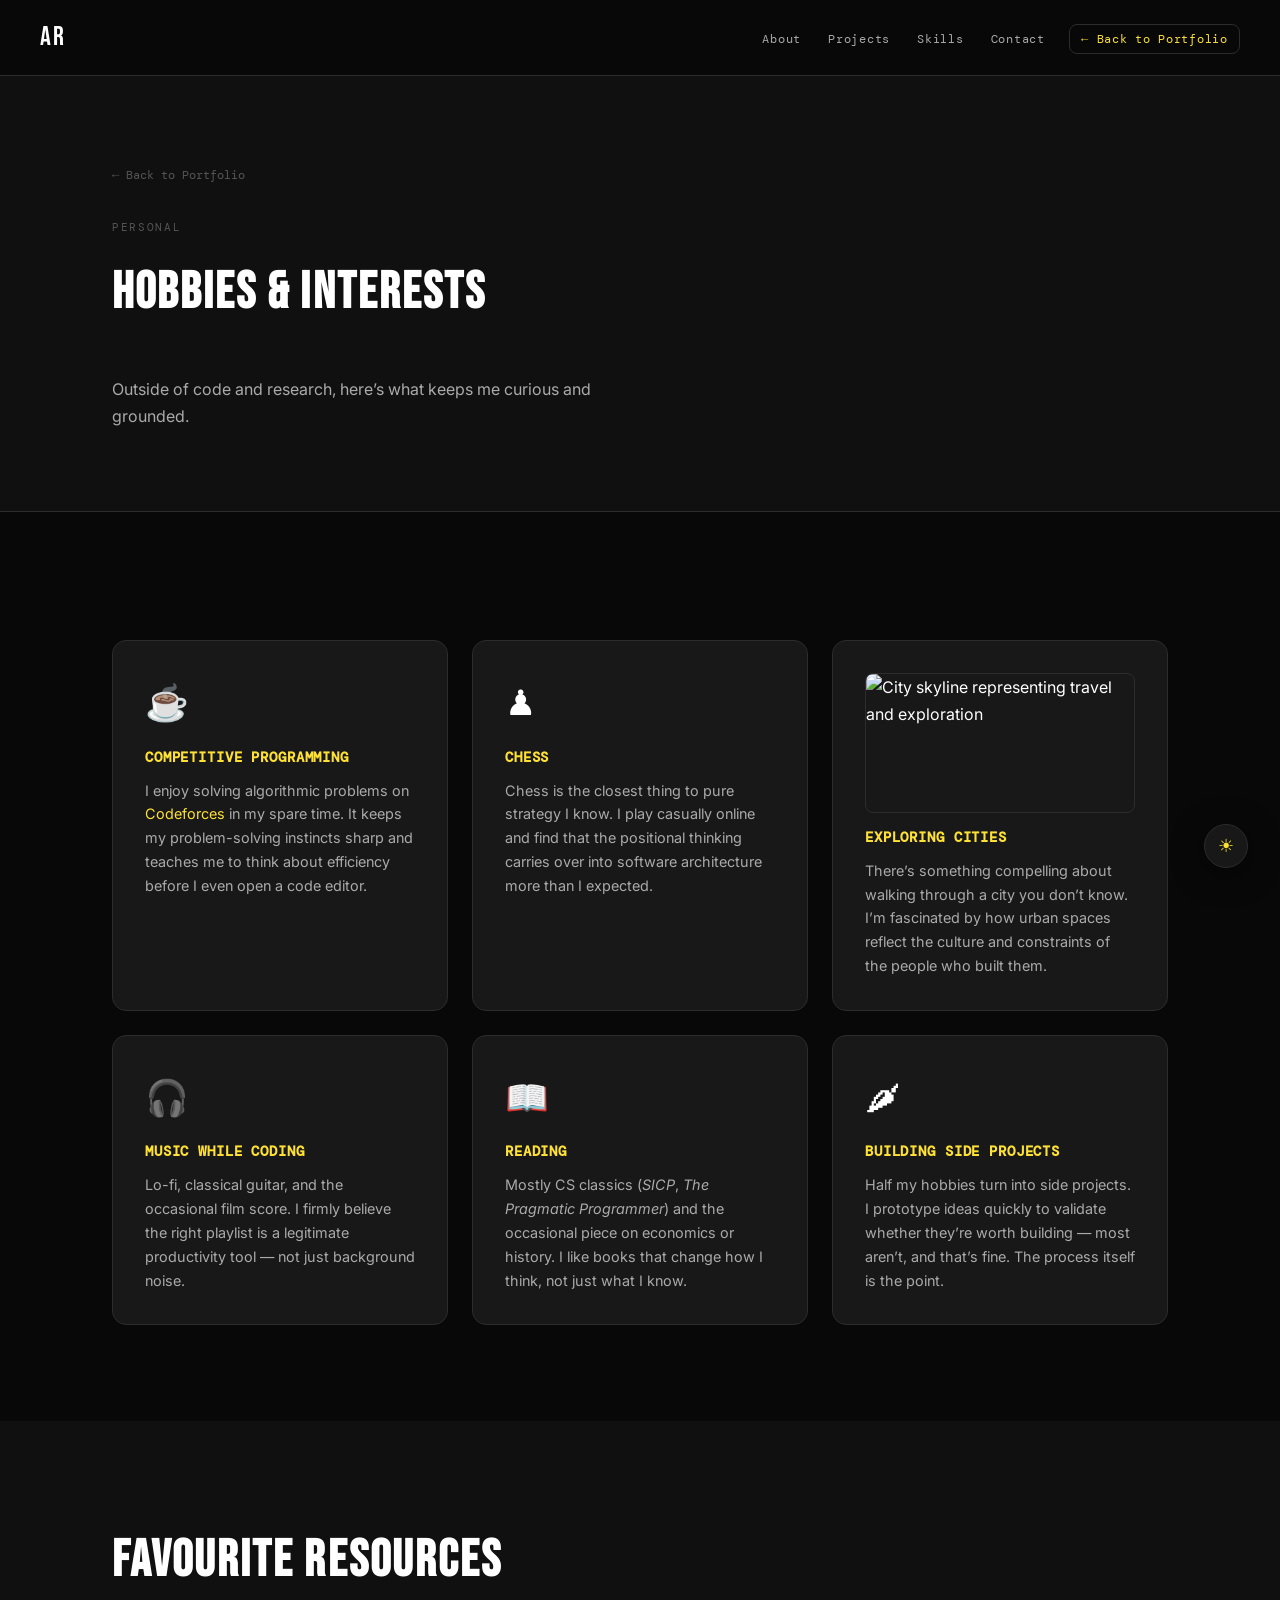
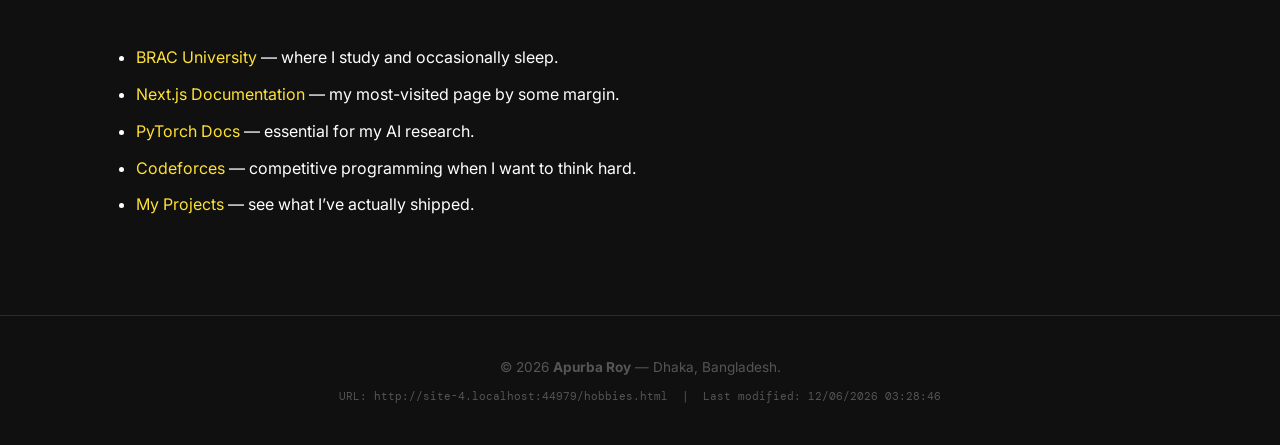
==== hobbies.html @ f3518de1 "Initial portfolio release — CSE 391 Assignment 1 - Personal homepage with hero, about, education, pr" ====
<!DOCTYPE html>
<html lang="en">
<head>
    <meta charset="UTF-8" />
    <meta name="viewport" content="width=device-width, initial-scale=1.0" />
    <meta name="description" content="Apurba Roy's hobbies and interests outside of coding." />
    <meta name="author" content="Apurba Roy" />
    <title>Hobbies &amp; Interests | Apurba Roy</title>
    <link rel="preconnect" href="https://fonts.googleapis.com" />
    <link rel="preconnect" href="https://fonts.gstatic.com" crossorigin="crossorigin" />
    <link href="https://fonts.googleapis.com/css2?family=Bebas+Neue&amp;family=DM+Mono:wght@300;400;500&amp;family=Inter:wght@300;400;500;600;700&amp;display=swap" rel="stylesheet" />
    <link rel="stylesheet" href="style.css" />
    <!-- Internal CSS: page-specific tweaks -->
    <style>
        .hobbies-grid {
            display: grid;
            grid-template-columns: repeat(auto-fill, minmax(280px, 1fr));
            gap: 1.5rem;
            margin-top: 2rem;
        }
        .hobby-card {
            background: var(--surface);
            border: 1px solid var(--border);
            border-radius: var(--radius-lg);
            padding: 2rem;
            transition: border-color var(--transition), box-shadow var(--transition);
        }
        .hobby-card:hover {
            border-color: var(--accent);
            box-shadow: var(--shadow-glow);
        }
        .hobby-icon {
            font-size: 2.2rem;
            margin-bottom: 0.75rem;
            display: block;
        }
        .hobby-card h3 {
            font-family: var(--font-mono);
            font-size: 0.9rem;
            letter-spacing: 0.06em;
            color: var(--accent);
            margin-bottom: 0.6rem;
            text-transform: uppercase;
        }
        .hobby-card p {
            font-size: 0.9rem;
            color: var(--text-muted);
            line-height: 1.65;
        }
        .page-hero {
            padding: 10rem 0 5rem;
            background: var(--bg-alt);
            border-bottom: 1px solid var(--border);
        }
        .back-link {
            display: inline-flex;
            align-items: center;
            gap: 0.5rem;
            font-family: var(--font-mono);
            font-size: 0.78rem;
            color: var(--text-dim);
            margin-bottom: 2rem;
            transition: color var(--transition);
        }
        .back-link:hover { color: var(--accent); opacity: 1; }
        .page-header-label {
            font-family: var(--font-mono);
            font-size: 0.7rem;
            letter-spacing: 0.15em;
            color: var(--text-dim);
            text-transform: uppercase;
            margin-bottom: 0.75rem;
        }
        /* Web image in the travel hobby card */
        .hobby-img {
            width: 100%;
            height: 140px;
            object-fit: cover;
            border-radius: var(--radius);
            margin-bottom: 0.75rem;
            border: 1px solid var(--border);
        }
    </style>
</head>
<body data-theme="dark">

<!-- ── THEME TOGGLE ──────────────────────────────────── -->
<button class="theme-toggle" id="themeToggle" aria-label="Toggle colour theme">
    <span class="toggle-icon">&#9728;</span>
</button>

<!-- ── NAVIGATION ───────────────────────────────────── -->
<nav class="navbar scrolled" id="navbar">
    <a href="index.html" class="nav-logo">AR</a>
    <ul class="nav-links" id="navLinks">
        <li><a href="index.html#about">About</a></li>
        <li><a href="index.html#work">Projects</a></li>
        <li><a href="index.html#skills">Skills</a></li>
        <li><a href="index.html#contact">Contact</a></li>
        <li><a href="index.html" class="nav-cta">&#8592; Back to Portfolio</a></li>
    </ul>
    <button class="nav-toggle" id="navToggle" aria-label="Open menu">&#9776;</button>
</nav>

<!-- ── PAGE HERO ─────────────────────────────────────── -->
<header class="page-hero">
    <div class="container">
        <a href="index.html" class="back-link">&#8592; Back to Portfolio</a>
        <p class="page-header-label">Personal</p>
        <h1 class="section-title">Hobbies &amp; Interests</h1>
        <p style="color: var(--text-muted); max-width: 520px;">
            Outside of code and research, here&#8217;s what keeps me curious and grounded.
        </p>
    </div>
</header>

<!-- ── MAIN CONTENT ──────────────────────────────────── -->
<main>
    <section class="section">
        <div class="container">

            <div class="hobbies-grid">

                <div class="hobby-card">
                    <span class="hobby-icon">&#9749;</span>
                    <h3>Competitive Programming</h3>
                    <p>
                        I enjoy solving algorithmic problems on
                        <a href="https://codeforces.com/" target="_blank" rel="noopener noreferrer">Codeforces</a>
                        in my spare time. It keeps my problem-solving instincts sharp and
                        teaches me to think about efficiency before I even open a code editor.
                    </p>
                </div>

                <div class="hobby-card">
                    <span class="hobby-icon">&#9823;</span>
                    <h3>Chess</h3>
                    <p>
                        Chess is the closest thing to pure strategy I know. I play casually
                        online and find that the positional thinking carries over into software
                        architecture more than I expected.
                    </p>
                </div>

                <div class="hobby-card">
                    <!-- Web-linked image (satisfies assignment requirement) -->
                    <img
                        src="https://images.unsplash.com/photo-1519501025264-65ba15a82390?w=600&q=80"
                        alt="City skyline representing travel and exploration"
                        class="hobby-img"
                    />
                    <h3>Exploring Cities</h3>
                    <p>
                        There&#8217;s something compelling about walking through a city you
                        don&#8217;t know. I&#8217;m fascinated by how urban spaces reflect
                        the culture and constraints of the people who built them.
                    </p>
                </div>

                <div class="hobby-card">
                    <span class="hobby-icon">&#127911;</span>
                    <h3>Music While Coding</h3>
                    <p>
                        Lo-fi, classical guitar, and the occasional film score. I firmly believe
                        the right playlist is a legitimate productivity tool &#8212; not just
                        background noise.
                    </p>
                </div>

                <div class="hobby-card">
                    <span class="hobby-icon">&#128214;</span>
                    <h3>Reading</h3>
                    <p>
                        Mostly CS classics (<em>SICP</em>, <em>The Pragmatic Programmer</em>)
                        and the occasional piece on economics or history. I like books that
                        change how I think, not just what I know.
                    </p>
                </div>

                <div class="hobby-card">
                    <span class="hobby-icon">&#127798;</span>
                    <h3>Building Side Projects</h3>
                    <p>
                        Half my hobbies turn into side projects. I prototype ideas quickly
                        to validate whether they&#8217;re worth building &#8212; most aren&#8217;t,
                        and that&#8217;s fine. The process itself is the point.
                    </p>
                </div>

            </div>

        </div>
    </section>

    <!-- Categorised links section (matches assignment requirement) -->
    <section class="section section-alt">
        <div class="container">
            <h2 class="section-title">Favourite Resources</h2>

            <ul style="list-style: disc; padding-left: 1.5rem; display: flex; flex-direction: column; gap: 0.6rem;">
                <li>
                    <a href="https://www.bracu.ac.bd/" target="_blank" rel="noopener noreferrer">
                        BRAC University
                    </a> &#8212; where I study and occasionally sleep.
                </li>
                <li>
                    <a href="https://nextjs.org/docs" target="_blank" rel="noopener noreferrer">
                        Next.js Documentation
                    </a> &#8212; my most-visited page by some margin.
                </li>
                <li>
                    <a href="https://pytorch.org/docs/" target="_blank" rel="noopener noreferrer">
                        PyTorch Docs
                    </a> &#8212; essential for my AI research.
                </li>
                <li>
                    <a href="https://codeforces.com/" target="_blank" rel="noopener noreferrer">
                        Codeforces
                    </a> &#8212; competitive programming when I want to think hard.
                </li>
                <li>
                    <a href="index.html#work">My Projects</a> &#8212; see what I&#8217;ve actually shipped.
                </li>
            </ul>
        </div>
    </section>
</main>

<!-- ── FOOTER ─────────────────────────────────────────── -->
<footer class="footer">
    <div class="container footer-inner">
        <p>
            &copy; <span id="year"></span>
            <strong>Apurba Roy</strong> &#8212; Dhaka, Bangladesh.
        </p>
        <p class="footer-meta mono" id="pageMeta"></p>
    </div>
</footer>

<script>
document.getElementById('year').textContent = new Date().getFullYear();
document.getElementById('pageMeta').innerHTML =
    'URL: ' + window.location.href +
    ' &nbsp;|&nbsp; Last modified: ' + document.lastModified;

var themeToggle = document.getElementById('themeToggle');
var icon        = themeToggle.querySelector('.toggle-icon');
themeToggle.addEventListener('click', function () {
    var isDark = document.body.getAttribute('data-theme') === 'dark';
    document.body.setAttribute('data-theme', isDark ? 'light' : 'dark');
    icon.innerHTML = isDark ? '&#9790;' : '&#9728;';
});

var navToggle = document.getElementById('navToggle');
var navLinks  = document.getElementById('navLinks');
navToggle.addEventListener('click', function () {
    navLinks.classList.toggle('open');
});
</script>

</body>
</html>
---- style.css ----
/* ── Variables — Dark (default) ───────────────────────────── */
:root {
    --bg:           #080808;
    --bg-alt:       #101010;
    --surface:      #181818;
    --surface-hover:#222222;
    --border:       #2c2c2c;
    --accent:       #FFE135;
    --accent-dim:   rgba(255, 225, 53, 0.07);
    --accent-glow:  rgba(255, 225, 53, 0.22);
    --text:         #ffffff;
    --text-muted:   #aaaaaa;
    --text-dim:     #555555;
    --font-sans:    'Inter', -apple-system, BlinkMacSystemFont, sans-serif;
    --font-mono:    'DM Mono', 'Courier New', monospace;
    --font-display: 'Bebas Neue', Impact, sans-serif;
    --radius:       8px;
    --radius-lg:    14px;
    --transition:   0.28s ease;
    --shadow:       0 6px 30px rgba(0, 0, 0, 0.55);
    --shadow-glow:  0 0 28px rgba(255, 225, 53, 0.15);
}

/* ── Variables — Light ─────────────────────────────────────── */
[data-theme="light"] {
    --bg:           #ffffff;
    --bg-alt:       #f2f2f2;
    --surface:      #e8e8e8;
    --surface-hover:#dadada;
    --border:       #cccccc;
    --accent:       #d4a800;
    --accent-dim:   rgba(212, 168, 0, 0.08);
    --accent-glow:  rgba(212, 168, 0, 0.2);
    --text:         #0a0a0a;
    --text-muted:   #444444;
    --text-dim:     #888888;
    --shadow:       0 6px 30px rgba(0, 0, 0, 0.1);
    --shadow-glow:  0 0 28px rgba(212, 168, 0, 0.15);
}

/* ── Reset ─────────────────────────────────────────────────── */
*, *::before, *::after { box-sizing: border-box; margin: 0; padding: 0; }

html { scroll-behavior: smooth; font-size: 16px; }

body {
    background-color: var(--bg);
    color: var(--text);
    font-family: var(--font-sans);
    line-height: 1.7;
    overflow-x: hidden;
    cursor: none;
    transition: background-color var(--transition), color var(--transition);
}

img  { max-width: 100%; display: block; }
ul, ol { list-style-position: inside; }

a {
    color: var(--accent);
    text-decoration: none;
    transition: color var(--transition), opacity var(--transition);
}
a:hover { opacity: 0.75; }

/* ── Container ─────────────────────────────────────────────── */
.container { max-width: 1120px; margin: 0 auto; padding: 0 2rem; }

/* ── Sections ──────────────────────────────────────────────── */
.section      { padding: 6rem 0; position: relative; }
.section-alt  { background-color: var(--bg-alt); }

.section-label {
    position: absolute;
    top: 2rem;
    left: 2rem;
    font-size: 0.68rem;
    letter-spacing: 0.18em;
    color: var(--text-dim);
    text-transform: uppercase;
}

.section-title {
    font-family: var(--font-display);
    font-size: clamp(2.2rem, 4vw, 3.2rem);
    letter-spacing: 0.04em;
    color: var(--text);
    margin-bottom: 2.5rem;
}

/* ── Fade-in (JS triggers .visible) ───────────────────────── */
.fade-in {
    opacity: 0;
    transform: translateY(24px);
    transition: opacity 0.6s ease, transform 0.6s ease;
}
.fade-in.visible { opacity: 1; transform: translateY(0); }

/* ── Buttons ───────────────────────────────────────────────── */
.btn {
    display: inline-block;
    padding: 0.8rem 2.2rem;
    border-radius: var(--radius);
    font-family: var(--font-mono);
    font-size: 0.82rem;
    letter-spacing: 0.06em;
    cursor: none;
    border: 1px solid transparent;
    transition: transform var(--transition), box-shadow var(--transition);
}

.btn-primary {
    background-color: var(--accent);
    color: #080808;
    font-weight: 600;
}
.btn-primary:hover {
    box-shadow: var(--shadow-glow);
    transform: translateY(-2px);
    opacity: 1;
    color: #080808;
}

.btn-outline {
    background: transparent;
    color: var(--accent);
    border-color: var(--accent);
}
.btn-outline:hover {
    background: var(--accent-dim);
    box-shadow: var(--shadow-glow);
    transform: translateY(-2px);
    opacity: 1;
}

/* ── Accent link ───────────────────────────────────────────── */
.accent-link {
    color: var(--accent);
    border-bottom: 1px solid transparent;
    transition: border-color var(--transition);
}
.accent-link:hover { border-color: var(--accent); opacity: 1; }

/* ── Theme toggle ──────────────────────────────────────────── */
.theme-toggle {
    position: fixed;
    bottom: 2rem;
    right: 2rem;
    z-index: 1000;
    width: 44px;
    height: 44px;
    border-radius: 50%;
    border: 1px solid var(--border);
    background: var(--surface);
    color: var(--accent);
    font-size: 1.1rem;
    cursor: none;
    display: flex;
    align-items: center;
    justify-content: center;
    transition: box-shadow var(--transition), background var(--transition);
    box-shadow: var(--shadow);
}
.theme-toggle:hover { background: var(--surface-hover); box-shadow: var(--shadow-glow); }

/* ================================================================
   CUSTOM CURSOR
================================================================ */
.cursor-dot {
    position: fixed;
    width: 8px;
    height: 8px;
    background: var(--accent);
    border-radius: 50%;
    pointer-events: none;
    z-index: 9999;
    transform: translate(-50%, -50%);
    transition: transform 0.1s ease;
}
.cursor-ring {
    position: fixed;
    width: 34px;
    height: 34px;
    border: 1.5px solid var(--accent);
    border-radius: 50%;
    pointer-events: none;
    z-index: 9998;
    transform: translate(-50%, -50%);
    transition: width 0.2s ease, height 0.2s ease, opacity 0.2s ease;
    opacity: 0.6;
}
.cursor-ring.hovered {
    width: 52px;
    height: 52px;
    opacity: 1;
    border-color: var(--accent);
}

/* ================================================================
   SCROLL PROGRESS BAR
================================================================ */
.scroll-bar {
    position: fixed;
    top: 0;
    left: 0;
    height: 2px;
    width: 0%;
    background: var(--accent);
    z-index: 9997;
    transition: width 0.05s linear;
    box-shadow: 0 0 8px var(--accent-glow);
}

/* ================================================================
   NAVIGATION
================================================================ */
.navbar {
    position: fixed;
    top: 0; left: 0; right: 0;
    z-index: 900;
    display: flex;
    align-items: center;
    justify-content: space-between;
    padding: 1.4rem 2.5rem;
    transition: background var(--transition), padding var(--transition), box-shadow var(--transition);
}

.navbar.scrolled {
    background: rgba(8, 8, 8, 0.93);
    -webkit-backdrop-filter: blur(14px);
    backdrop-filter: blur(14px);
    padding: 0.9rem 2.5rem;
    box-shadow: 0 1px 0 var(--border);
}
[data-theme="light"] .navbar.scrolled {
    background: rgba(255, 255, 255, 0.93);
}

.nav-logo {
    font-family: var(--font-display);
    font-size: 1.7rem;
    letter-spacing: 0.08em;
    color: var(--text);
    text-decoration: none;
}
.logo-dot { color: var(--accent); }

.nav-links {
    display: flex;
    align-items: center;
    gap: 0.3rem;
    list-style: none;
}

.nav-links a {
    padding: 0.35rem 0.7rem;
    font-family: var(--font-mono);
    font-size: 0.75rem;
    letter-spacing: 0.06em;
    color: var(--text-muted);
    border-radius: var(--radius);
    transition: color var(--transition), background var(--transition);
    position: relative;
}
.nav-links a:hover,
.nav-links a.active {
    color: var(--accent);
    background: var(--accent-dim);
    opacity: 1;
}
.nav-links a.active::after {
    content: '';
    position: absolute;
    bottom: 0;
    left: 50%;
    transform: translateX(-50%);
    width: 4px;
    height: 4px;
    border-radius: 50%;
    background: var(--accent);
}

.nav-internal { color: var(--text-muted) !important; }
.nav-cta {
    color: var(--accent) !important;
    border: 1px solid var(--border) !important;
    margin-left: 0.5rem;
}
.nav-cta:hover { border-color: var(--accent) !important; background: var(--accent-dim) !important; }

.nav-toggle {
    display: none;
    background: none;
    border: none;
    color: var(--text);
    font-size: 1.4rem;
    cursor: none;
}

/* ================================================================
   HERO
================================================================ */
#hero {
    min-height: 100vh;
    display: flex;
    align-items: center;
    position: relative;
    overflow: hidden;
}

#particleCanvas {
    position: fixed;
    top: 0; left: 0;
    width: 100%; height: 100%;
    z-index: -1;
    pointer-events: none;
}

.hero-inner {
    display: flex;
    align-items: center;
    justify-content: space-between;
    gap: 3rem;
    width: 100%;
    padding-top: 5rem;
}

.hero-content {
    flex: 1;
    max-width: 600px;
    animation: heroUp 0.9s ease both;
}

@keyframes heroUp {
    from { opacity: 0; transform: translateY(36px); }
    to   { opacity: 1; transform: translateY(0); }
}

.hero-tag {
    color: var(--text-dim);
    font-size: 0.78rem;
    letter-spacing: 0.14em;
    margin-bottom: 0.6rem;
    animation: heroUp 0.9s 0.1s ease both;
}

.hero-name {
    font-family: var(--font-display);
    font-size: clamp(4.5rem, 11vw, 8.5rem);
    line-height: 0.88;
    letter-spacing: 0.02em;
    margin-bottom: 1.5rem;
    animation: heroUp 0.9s 0.18s ease both;
}

.name-first {
    display: block;
    color: var(--text);
}

/* Shimmer: yellow → white → yellow (CSS animation) */
.name-last {
    display: block;
    background: linear-gradient(90deg, var(--accent), #ffffff, var(--accent));
    background-size: 220% auto;
    -webkit-background-clip: text;
    -webkit-text-fill-color: transparent;
    background-clip: text;
    animation:
        gradientShift 4s linear infinite,
        heroUp 0.9s 0.22s ease both;
}

@keyframes gradientShift {
    0%   { background-position: 0%   center; }
    100% { background-position: 220% center; }
}

.hero-tagline {
    font-size: 1.1rem;
    color: var(--text-muted);
    margin-bottom: 0.9rem;
    animation: heroUp 0.9s 0.32s ease both;
}

.hero-sub {
    font-size: 0.8rem;
    color: var(--text-dim);
    margin-bottom: 2rem;
    animation: heroUp 0.9s 0.4s ease both;
}

.hero-cta {
    display: flex;
    gap: 1rem;
    flex-wrap: wrap;
    margin-bottom: 2rem;
    animation: heroUp 0.9s 0.5s ease both;
}

.hero-socials {
    display: flex;
    align-items: center;
    gap: 0.6rem;
    animation: heroUp 0.9s 0.6s ease both;
}
.social-link {
    font-family: var(--font-mono);
    font-size: 0.72rem;
    color: var(--text-dim);
    letter-spacing: 0.06em;
}
.social-link:hover { color: var(--accent); opacity: 1; }
.social-sep { color: var(--border); }

/* ── 3D Particle Orb ─────────────────────────────────────────── */
.orb-wrapper {
    display: flex;
    flex-direction: column;
    align-items: center;
    gap: 0.6rem;
    flex-shrink: 0;
    animation: heroUp 0.9s 0.7s ease both;
}

#orbCanvas {
    width: 400px;
    height: 400px;
    cursor: grab;
}
#orbCanvas:active { cursor: grabbing; }

.drag-hint {
    font-size: 0.63rem;
    letter-spacing: 0.1em;
    color: var(--text-dim);
    transition: color 0.3s;
    min-height: 1em;
}

@media (max-width: 900px)  { #orbCanvas { width: 300px; height: 300px; } }
@media (max-width: 600px)  { #orbCanvas { width: 240px; height: 240px; } }

/* ── Scroll hint ────────────────────────────────────────────── */
.scroll-hint {
    position: absolute;
    bottom: 2.5rem;
    left: 50%;
    transform: translateX(-50%);
    display: flex;
    flex-direction: column;
    align-items: center;
    gap: 0.5rem;
    color: var(--text-dim);
    text-decoration: none;
    animation: scrollBob 2.5s ease-in-out infinite;
}
.scroll-hint:hover { opacity: 0.6; }

.scroll-line {
    width: 1px;
    height: 42px;
    background: linear-gradient(to bottom, transparent, var(--accent));
    animation: scrollGrow 2.5s ease-in-out infinite;
}
.scroll-label {
    font-size: 0.65rem;
    letter-spacing: 0.15em;
}

@keyframes scrollBob {
    0%, 100% { transform: translateX(-50%) translateY(0); }
    50%       { transform: translateX(-50%) translateY(7px); }
}
@keyframes scrollGrow {
    0%, 100% { opacity: 0.3; }
    50%       { opacity: 1; }
}

/* ================================================================
   ABOUT
================================================================ */
.about-grid {
    display: grid;
    grid-template-columns: 1fr 360px;
    gap: 4rem;
    align-items: start;
}

.about-text p {
    color: var(--text-muted);
    margin-bottom: 1.2rem;
    font-size: 1rem;
}
.about-text strong { color: var(--text); }
.about-text em     { color: var(--accent); font-style: italic; }

.tech-stack {
    display: flex;
    flex-wrap: wrap;
    gap: 0.45rem;
    margin-top: 1.5rem;
}
.tech-badge {
    padding: 0.28rem 0.75rem;
    border: 1px solid var(--border);
    border-radius: 999px;
    font-family: var(--font-mono);
    font-size: 0.7rem;
    color: var(--text-dim);
    background: var(--surface);
    transition: border-color var(--transition), color var(--transition);
}
.tech-badge:hover { border-color: var(--accent); color: var(--accent); }

/* ── Profile photo ──────────────────────────────────────────── */
.profile-photo-wrapper {
    position: relative;
    width: 210px;
    height: 210px;
    margin: 0 auto 2rem;
}
.profile-photo {
    width: 210px;
    height: 210px;
    object-fit: cover;
    border-radius: var(--radius-lg);
    border: 2px solid var(--border);
    display: block;
    position: relative;
    z-index: 1;
    transition: border-color var(--transition);
}
.profile-photo:hover { border-color: var(--accent); }

.photo-initials {
    display: none;
    width: 210px;
    height: 210px;
    border-radius: var(--radius-lg);
    border: 2px solid var(--accent);
    background: var(--surface);
    color: var(--accent);
    font-family: var(--font-display);
    font-size: 4rem;
    letter-spacing: 0.05em;
    align-items: center;
    justify-content: center;
    position: relative;
    z-index: 1;
}

/* Decorative offset frame */
.photo-frame {
    position: absolute;
    top: 10px;
    left: 10px;
    right: -10px;
    bottom: -10px;
    border: 1px solid var(--accent);
    border-radius: var(--radius-lg);
    z-index: 0;
    opacity: 0.35;
    transition: opacity var(--transition);
}
.profile-photo-wrapper:hover .photo-frame { opacity: 0.7; }

/* ── Stats grid ─────────────────────────────────────────────── */
.stats-grid {
    display: grid;
    grid-template-columns: 1fr 1fr;
    gap: 0.7rem;
}
.stat-card {
    background: var(--surface);
    border: 1px solid var(--border);
    border-radius: var(--radius);
    padding: 1rem;
    text-align: center;
    transition: border-color var(--transition), box-shadow var(--transition), transform var(--transition);
}
.stat-card:hover { border-color: var(--accent); box-shadow: var(--shadow-glow); }

.stat-number {
    display: block;
    font-family: var(--font-display);
    font-size: 1.9rem;
    letter-spacing: 0.04em;
    line-height: 1;
    margin-bottom: 0.3rem;
    color: var(--accent);
}
.stat-label {
    display: block;
    font-size: 0.66rem;
    color: var(--text-dim);
    letter-spacing: 0.04em;
}

/* ================================================================
   EDUCATION TABLE
================================================================ */
.table-wrapper {
    overflow-x: auto;
    border-radius: var(--radius-lg);
    box-shadow: var(--shadow);
    border: 1px solid var(--border);
}

.edu-table {
    width: 100%;
    border-collapse: collapse;
    font-size: 0.92rem;
}

.edu-table caption {
    caption-side: top;
    text-align: left;
    padding: 0.7rem 1.2rem;
    font-family: var(--font-mono);
    font-size: 0.68rem;
    letter-spacing: 0.12em;
    color: var(--text-dim);
    text-transform: uppercase;
    background: var(--surface);
    border-bottom: 1px solid var(--border);
}

.edu-table th,
.edu-table td {
    padding: 0.95rem 1.2rem;
    border: 1px solid var(--border);
    vertical-align: top;
}

.edu-table thead th {
    background: var(--surface);
    color: var(--accent);
    font-family: var(--font-mono);
    font-size: 0.75rem;
    letter-spacing: 0.08em;
    text-transform: uppercase;
}

/* Striped rows */
.edu-table tbody tr:nth-child(odd)  { background: var(--bg-alt); }
.edu-table tbody tr:nth-child(even) { background: var(--surface); }

/* Row hover */
.edu-table tbody tr:hover {
    background: var(--surface-hover);
    transition: background var(--transition);
}

.edu-table tfoot td {
    background: var(--surface);
    color: var(--text-dim);
    font-size: 0.82rem;
    border-top: 2px solid var(--border);
}

.edu-table a { color: var(--accent); }
.edu-table a:hover { text-decoration: underline; opacity: 1; }

/* ================================================================
   PROJECTS
================================================================ */
.projects-grid {
    display: grid;
    grid-template-columns: repeat(auto-fill, minmax(320px, 1fr));
    gap: 1.4rem;
}

.project-card {
    background: var(--surface);
    border: 1px solid var(--border);
    border-radius: var(--radius-lg);
    padding: 1.8rem;
    display: flex;
    flex-direction: column;
    gap: 0.7rem;
    transition: border-color var(--transition), box-shadow var(--transition), transform var(--transition);
    transform-style: preserve-3d;
}
.project-card:hover {
    border-color: var(--accent);
    box-shadow: var(--shadow-glow);
}
.project-card.featured {
    grid-column: span 2;
    border-color: rgba(255, 225, 53, 0.2);
    background: linear-gradient(135deg, var(--surface) 0%, var(--bg-alt) 100%);
}

.project-badges { display: flex; flex-wrap: wrap; gap: 0.4rem; }

.badge {
    padding: 0.18rem 0.6rem;
    border-radius: 999px;
    font-family: var(--font-mono);
    font-size: 0.62rem;
    letter-spacing: 0.04em;
    font-weight: 500;
}
.badge-type       { background: rgba(255,255,255,0.06); color: #aaa; border: 1px solid rgba(255,255,255,0.12); }
.badge-featured   { background: var(--accent-dim); color: var(--accent); border: 1px solid rgba(255,225,53,0.3); }
.badge-production { background: rgba(34,197,94,0.1); color: #4ade80; border: 1px solid rgba(74,222,128,0.3); }
.badge-inprogress { background: rgba(251,191,36,0.1); color: #fbbf24; border: 1px solid rgba(251,191,36,0.3); }
.badge-concept    { background: rgba(148,163,184,0.07); color: #888; border: 1px solid rgba(148,163,184,0.2); }

.project-title {
    font-family: var(--font-mono);
    font-size: 1rem;
    font-weight: 600;
    color: var(--text);
    letter-spacing: 0.02em;
}
.project-desc {
    font-size: 0.87rem;
    color: var(--text-muted);
    line-height: 1.65;
    flex: 1;
}
.project-tech {
    display: flex;
    flex-wrap: wrap;
    gap: 0.3rem;
    margin-top: 0.2rem;
}
.tech-tag {
    padding: 0.18rem 0.5rem;
    background: var(--bg-alt);
    border: 1px solid var(--border);
    border-radius: var(--radius);
    font-family: var(--font-mono);
    font-size: 0.6rem;
    color: var(--text-dim);
    transition: color var(--transition), border-color var(--transition);
}
.tech-tag:hover { color: var(--accent); border-color: var(--accent); }

.project-link {
    font-family: var(--font-mono);
    font-size: 0.72rem;
    color: var(--accent);
    margin-top: auto;
    align-self: flex-start;
    transition: letter-spacing var(--transition);
}
.project-link:hover { letter-spacing: 0.06em; opacity: 1; }

/* ================================================================
   SKILLS
================================================================ */
.skills-grid {
    display: grid;
    grid-template-columns: repeat(auto-fill, minmax(255px, 1fr));
    gap: 1.2rem;
}
.skill-category {
    background: var(--surface);
    border: 1px solid var(--border);
    border-radius: var(--radius-lg);
    padding: 1.5rem;
    transition: border-color var(--transition), box-shadow var(--transition), transform var(--transition);
    transform-style: preserve-3d;
}
.skill-category:hover { border-color: var(--accent); box-shadow: var(--shadow-glow); }

.skill-category h3 {
    font-family: var(--font-mono);
    font-size: 0.75rem;
    letter-spacing: 0.1em;
    text-transform: uppercase;
    color: var(--accent);
    margin-bottom: 1rem;
    padding-bottom: 0.5rem;
    border-bottom: 1px solid var(--border);
}
.skill-category ul {
    list-style: none;
    display: flex;
    flex-direction: column;
    gap: 0.42rem;
}
.skill-category ul li {
    font-size: 0.87rem;
    color: var(--text-muted);
    padding-left: 1rem;
    position: relative;
}
.skill-category ul li::before {
    content: '▹';
    position: absolute;
    left: 0;
    color: var(--accent);
    font-size: 0.68rem;
    top: 0.12em;
}

.skill-category.learning { border-color: rgba(255, 225, 53, 0.15); }

/* ================================================================
   LINKS
================================================================ */
.links-grid {
    display: grid;
    grid-template-columns: repeat(auto-fill, minmax(240px, 1fr));
    gap: 1.2rem;
}
.link-category {
    background: var(--surface);
    border: 1px solid var(--border);
    border-radius: var(--radius-lg);
    padding: 1.5rem;
    transition: border-color var(--transition), box-shadow var(--transition), transform var(--transition);
    transform-style: preserve-3d;
}
.link-category:hover { border-color: var(--accent); box-shadow: var(--shadow-glow); }

.link-category h3 {
    font-family: var(--font-mono);
    font-size: 0.75rem;
    letter-spacing: 0.1em;
    text-transform: uppercase;
    color: var(--text-muted);
    margin-bottom: 1rem;
    padding-bottom: 0.5rem;
    border-bottom: 1px solid var(--border);
}
.link-category ul { list-style: none; display: flex; flex-direction: column; gap: 0.55rem; }
.link-category ul li a {
    font-size: 0.9rem;
    color: var(--text-muted);
    transition: color var(--transition), padding-left var(--transition);
    display: inline-block;
}
.link-category ul li a:hover { color: var(--accent); padding-left: 4px; opacity: 1; }

/* ================================================================
   QUOTE + FAVOURITES
================================================================ */
.quote-block { margin-bottom: 4rem; }

blockquote {
    position: relative;
    padding: 1.5rem 2rem 1.5rem 2.3rem;
    background: var(--surface);
    border-radius: 0 var(--radius-lg) var(--radius-lg) 0;
}
/* Pulsing left border via pseudo-element opacity (compositor-only, no paint) */
blockquote::before {
    content: '';
    position: absolute;
    left: 0; top: 0; bottom: 0;
    width: 3px;
    background: var(--accent);
    border-radius: 3px 0 0 3px;
    animation: borderPulse 5s ease-in-out infinite;
    will-change: opacity;
}
@keyframes borderPulse {
    0%, 100% { opacity: 1; }
    50%       { opacity: 0.3; }
}

blockquote p {
    font-size: 1.18rem;
    font-style: italic;
    color: var(--text);
    line-height: 1.7;
    margin-bottom: 0.8rem;
}
blockquote footer {
    font-family: var(--font-mono);
    font-size: 0.76rem;
    color: var(--text-dim);
}
blockquote footer cite { font-style: normal; }

.favorites { margin-top: 1.5rem; }
.favorites-list {
    list-style: decimal;
    padding-left: 1.5rem;
    display: flex;
    flex-direction: column;
    gap: 0.75rem;
}
.favorites-list li { font-size: 0.94rem; color: var(--text-muted); line-height: 1.6; }
.favorites-list li strong { color: var(--text); }

/* ================================================================
   CONTACT
================================================================ */
.contact-sub {
    font-size: 1rem;
    color: var(--text-muted);
    max-width: 560px;
    margin-bottom: 2.5rem;
    line-height: 1.7;
}
.contact-form {
    max-width: 620px;
    display: flex;
    flex-direction: column;
    gap: 1.2rem;
}
.form-row {
    display: grid;
    grid-template-columns: 1fr 1fr;
    gap: 1.2rem;
}
.form-group { display: flex; flex-direction: column; gap: 0.4rem; }

.form-group label {
    font-family: var(--font-mono);
    font-size: 0.72rem;
    letter-spacing: 0.08em;
    color: var(--text-dim);
    text-transform: uppercase;
}
.form-group input,
.form-group textarea {
    background: var(--surface);
    border: 1px solid var(--border);
    border-radius: var(--radius);
    padding: 0.8rem 1rem;
    color: var(--text);
    font-family: var(--font-sans);
    font-size: 0.92rem;
    outline: none;
    transition: border-color var(--transition), box-shadow var(--transition);
}
.form-group input:focus,
.form-group textarea:focus {
    border-color: var(--accent);
    box-shadow: 0 0 0 3px var(--accent-dim);
}
.form-group textarea { resize: vertical; min-height: 130px; }

/* ================================================================
   FOOTER
================================================================ */
.footer {
    background: var(--bg-alt);
    border-top: 1px solid var(--border);
    padding: 2.5rem 0;
}
.footer-inner {
    display: flex;
    flex-direction: column;
    align-items: center;
    gap: 0.5rem;
    text-align: center;
}
.footer-inner p { font-size: 0.85rem; color: var(--text-dim); }
.footer-meta { font-size: 0.68rem !important; }

/* ================================================================
   TILT CARDS base
================================================================ */
.tilt-card {
    transition: transform 0.12s ease, box-shadow var(--transition);
    transform-style: preserve-3d;
    will-change: transform;
}

/* ================================================================
   RESPONSIVE
================================================================ */
@media (max-width: 960px) {
    .hero-inner { flex-direction: column; justify-content: center; padding-top: 8rem; text-align: center; }
    .hero-content { max-width: 100%; }
    .hero-cta, .hero-socials { justify-content: center; }
    .about-grid { grid-template-columns: 1fr; }
    .about-aside { order: -1; }
    .project-card.featured { grid-column: span 1; }
}

@media (max-width: 640px) {
    body { cursor: auto; }
    .cursor-dot, .cursor-ring { display: none; }

    .nav-links {
        display: none;
        position: absolute;
        top: 100%; left: 0; right: 0;
        flex-direction: column;
        background: rgba(8, 8, 8, 0.97);
        -webkit-backdrop-filter: blur(14px);
        backdrop-filter: blur(14px);
        border-bottom: 1px solid var(--border);
        padding: 1rem;
        gap: 0.2rem;
    }
    [data-theme="light"] .nav-links { background: rgba(255, 255, 255, 0.97); }
    .nav-links.open  { display: flex; }
    .nav-links li    { width: 100%; }
    .nav-links a     { display: block; padding: 0.65rem 1rem; width: 100%; }
    .nav-toggle      { display: block; }

    .section-label { display: none; }
    .section       { padding: 4rem 0; }
    .form-row      { grid-template-columns: 1fr; }
    .projects-grid, .skills-grid, .links-grid { grid-template-columns: 1fr; }
    .stats-grid    { grid-template-columns: 1fr 1fr; }
}

@media (prefers-reduced-motion: reduce) {
    *, *::before, *::after {
        animation-duration: 0.01ms !important;
        transition-duration: 0.01ms !important;
    }
}

/* ================================================================
   INTERACTIVE ADDITIONS
================================================================ */

/* ── Scramble char ─────────────────────────────────────────── */
.sc {
    color: var(--accent);
    opacity: 0.65;
}

/* ── Typing role text ──────────────────────────────────────── */
.hero-role {
    font-size: 0.78rem;
    letter-spacing: 0.1em;
    color: var(--text-dim);
    margin-bottom: 1.4rem;
    min-height: 1.2em;
}
/* Blinking cursor after the typing text */
#typingRole::after {
    content: '|';
    color: var(--accent);
    margin-left: 2px;
    animation: cursorBlink 0.7s step-end infinite;
    will-change: opacity;
}
@keyframes cursorBlink {
    0%, 100% { opacity: 1; }
    50%       { opacity: 0; }
}

/* ── Cursor trail dots ─────────────────────────────────────── */
.cursor-trail {
    position: fixed;
    width: 7px;
    height: 7px;
    border-radius: 50%;
    background: var(--accent);
    pointer-events: none;
    z-index: 9995;
    will-change: transform, opacity;
}

/* ── Side navigation dots ──────────────────────────────────── */
#sideNav {
    position: fixed;
    right: 1.6rem;
    top: 50%;
    transform: translateY(-50%);
    display: flex;
    flex-direction: column;
    gap: 0.55rem;
    z-index: 800;
}
.side-dot {
    width: 7px;
    height: 7px;
    border-radius: 50%;
    border: 1.5px solid var(--text-dim);
    background: transparent;
    cursor: none;
    padding: 0;
    transition: background var(--transition), border-color var(--transition), transform var(--transition), width var(--transition);
}
.side-dot.active {
    background: var(--accent);
    border-color: var(--accent);
    transform: scale(1.6);
    width: 18px;
    border-radius: 999px;
}
.side-dot:hover {
    border-color: var(--accent);
    transform: scale(1.4);
}

/* ── Project card expanded state ───────────────────────────── */
.project-card {
    cursor: pointer;
}
.project-card .project-desc {
    max-height: 72px;
    overflow: hidden;
    transition: max-height 0.4s ease;
}
.project-card.expanded .project-desc {
    max-height: 400px;
}
.project-card.expanded {
    border-color: var(--accent);
    box-shadow: var(--shadow-glow);
    z-index: 2;
    position: relative;
}
/* Click indicator chevron */
.project-card::after {
    content: '+ expand';
    font-family: var(--font-mono);
    font-size: 0.6rem;
    letter-spacing: 0.08em;
    color: var(--text-dim);
    display: block;
    margin-top: 0.5rem;
    transition: color var(--transition), content var(--transition);
}
.project-card.expanded::after {
    content: '− collapse';
    color: var(--accent);
}
.project-card:hover::after {
    color: var(--accent);
}

/* ── Hover glow on skill list items ────────────────────────── */
.skill-category ul li {
    transition: color var(--transition), padding-left var(--transition);
    cursor: default;
}
.skill-category ul li:hover {
    color: var(--accent);
    padding-left: 1.4rem;
}

/* Hide side dots on small screens */
@media (max-width: 960px) {
    #sideNav { display: none; }
}
@media (max-width: 640px) {
    .cursor-trail { display: none; }
}

/* ── Utility classes ───────────────────────────────────────── */
.accent       { color: var(--accent); }
.mono         { font-family: var(--font-mono); font-size: 0.85em; }
.small-italic { font-size: 0.82rem; font-style: italic; color: var(--text-muted); }
.bold-inline  { font-weight: 700; }
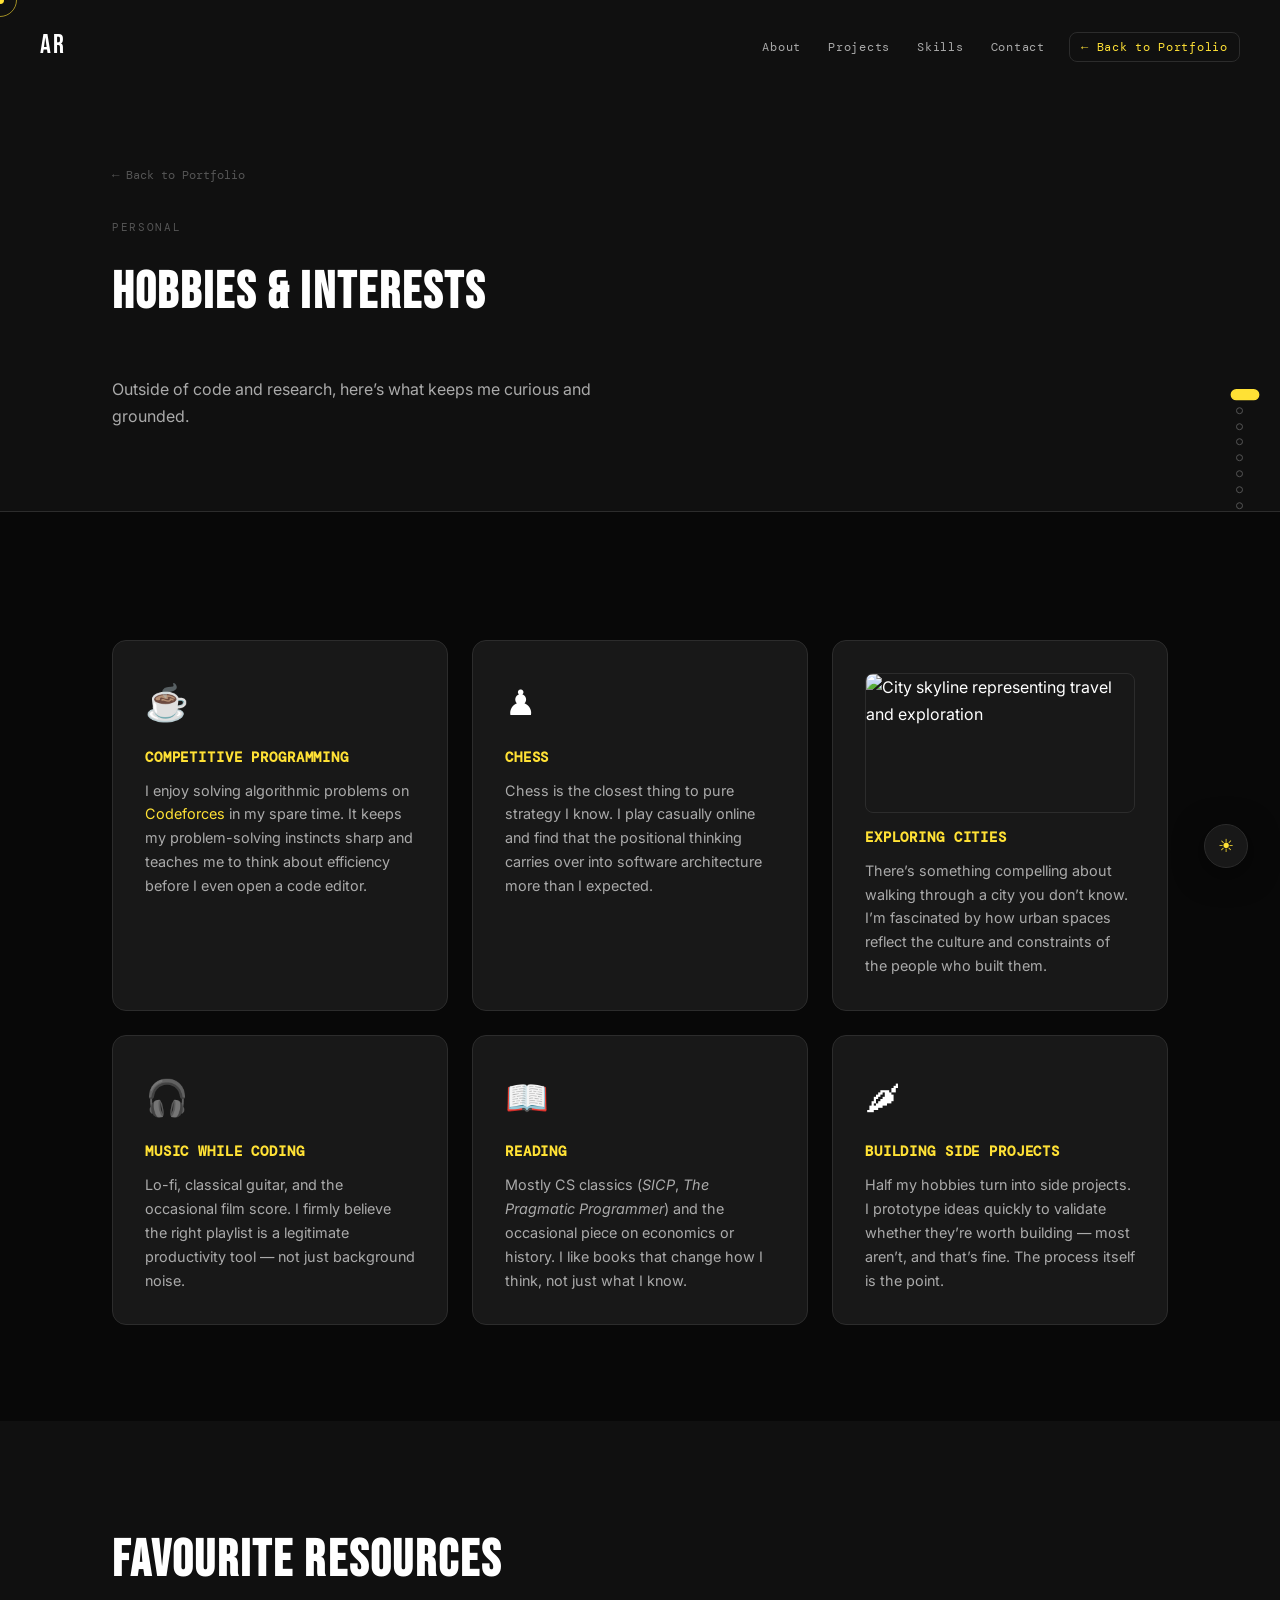
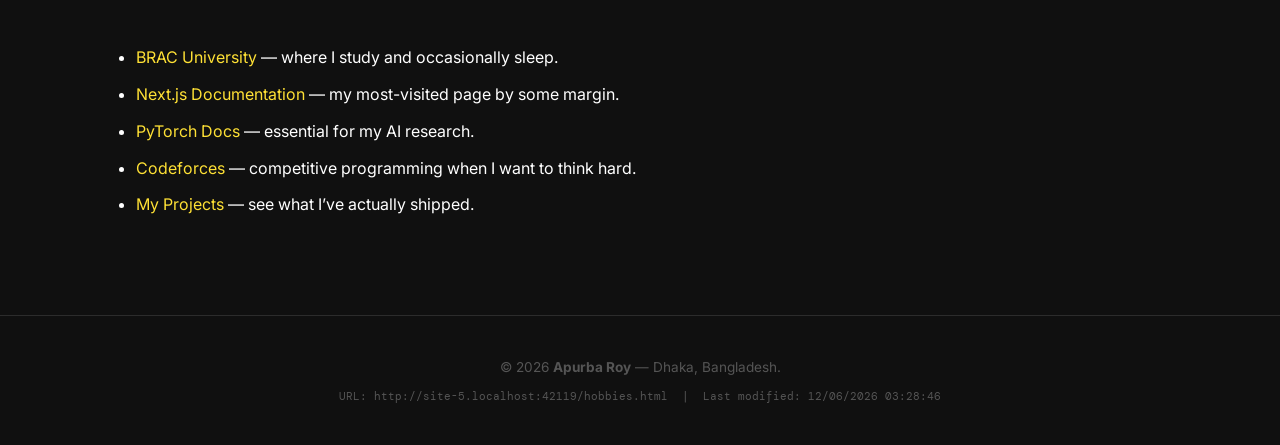
==== commit 31437124: "Fix light mode visuals and add cursor to hobbies page - Orb and particle network now render dark par" ====
--- a/hobbies.html
+++ b/hobbies.html
@@ -84,6 +84,16 @@
 </head>
 <body data-theme="dark">
 
+<!-- Custom cursor -->
+<div class="cursor-dot"  id="cursorDot"></div>
+<div class="cursor-ring" id="cursorRing"></div>
+
+<!-- Scroll progress bar -->
+<div class="scroll-bar" id="scrollBar"></div>
+
+<!-- Side nav (required by script.js) -->
+<nav id="sideNav" aria-label="Section navigation"></nav>
+
 <!-- ── THEME TOGGLE ──────────────────────────────────── -->
 <button class="theme-toggle" id="themeToggle" aria-label="Toggle colour theme">
     <span class="toggle-icon">&#9728;</span>
@@ -237,26 +247,7 @@
     </div>
 </footer>
 
-<script>
-document.getElementById('year').textContent = new Date().getFullYear();
-document.getElementById('pageMeta').innerHTML =
-    'URL: ' + window.location.href +
-    ' &nbsp;|&nbsp; Last modified: ' + document.lastModified;
-
-var themeToggle = document.getElementById('themeToggle');
-var icon        = themeToggle.querySelector('.toggle-icon');
-themeToggle.addEventListener('click', function () {
-    var isDark = document.body.getAttribute('data-theme') === 'dark';
-    document.body.setAttribute('data-theme', isDark ? 'light' : 'dark');
-    icon.innerHTML = isDark ? '&#9790;' : '&#9728;';
-});
-
-var navToggle = document.getElementById('navToggle');
-var navLinks  = document.getElementById('navLinks');
-navToggle.addEventListener('click', function () {
-    navLinks.classList.toggle('open');
-});
-</script>
+<script src="script.js"></script>
 
 </body>
 </html>
--- a/style.css
+++ b/style.css
@@ -25,11 +25,11 @@
 
 /* ── Variables — Light ─────────────────────────────────────── */
 [data-theme="light"] {
-    --bg:           #ffffff;
-    --bg-alt:       #f2f2f2;
-    --surface:      #e8e8e8;
-    --surface-hover:#dadada;
-    --border:       #cccccc;
+    --bg:           #fefce8;
+    --bg-alt:       #fdf6c3;
+    --surface:      #fbf0a0;
+    --surface-hover:#f7e96a;
+    --border:       #e8d84a;
     --accent:       #d4a800;
     --accent-dim:   rgba(212, 168, 0, 0.08);
     --accent-glow:  rgba(212, 168, 0, 0.2);
@@ -39,6 +39,10 @@
     --shadow:       0 6px 30px rgba(0, 0, 0, 0.1);
     --shadow-glow:  0 0 28px rgba(212, 168, 0, 0.15);
 }
+
+/* ── Light mode: canvas adapts in JS; hero text uses dark vars ── */
+[data-theme="light"] #hero .btn-outline   { border-color: var(--text); color: var(--text); }
+[data-theme="light"] #hero .btn-outline:hover { background: var(--text); color: var(--bg); }
 
 /* ── Reset ─────────────────────────────────────────────────── */
 *, *::before, *::after { box-sizing: border-box; margin: 0; padding: 0; }
@@ -363,7 +367,7 @@
 /* Shimmer: yellow → white → yellow (CSS animation) */
 .name-last {
     display: block;
-    background: linear-gradient(90deg, var(--accent), #ffffff, var(--accent));
+    background: linear-gradient(90deg, var(--accent), var(--text), var(--accent));
     background-size: 220% auto;
     -webkit-background-clip: text;
     -webkit-text-fill-color: transparent;
